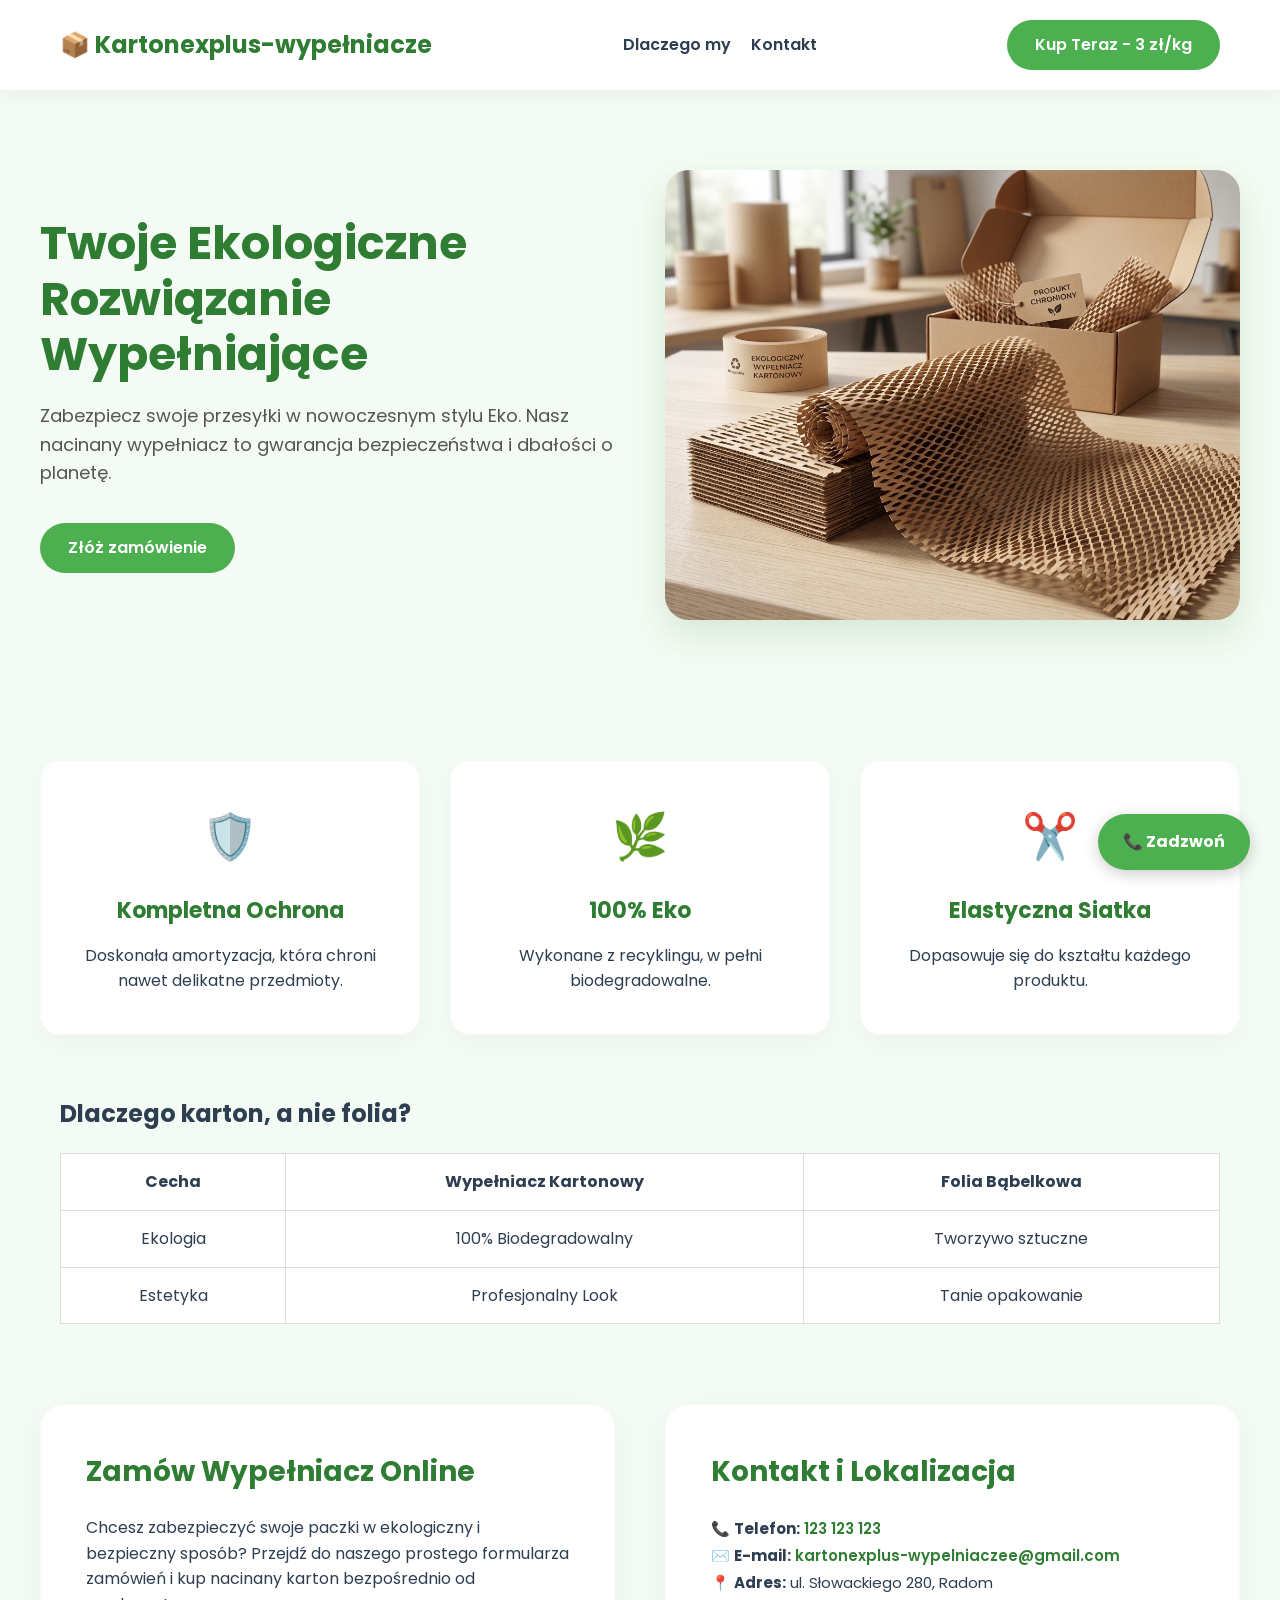
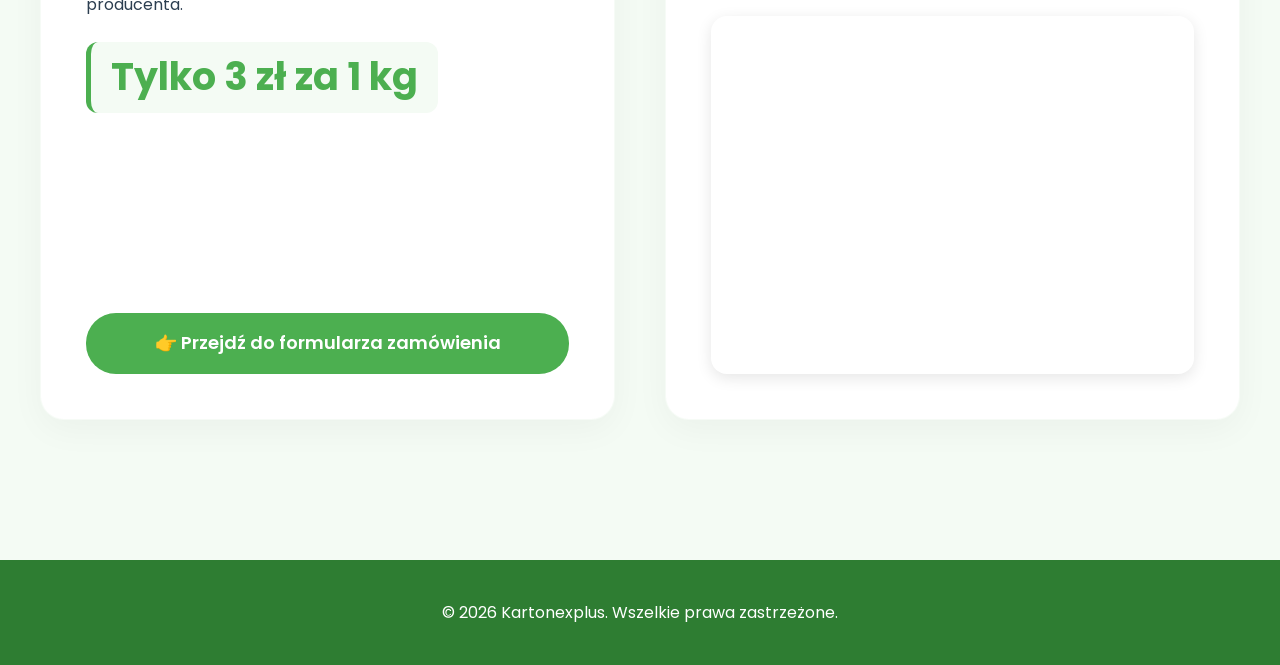
==== index.html @ a5086da2 "Add files via upload" ====
<!DOCTYPE html>
<html lang="pl">
<head>
    <meta charset="UTF-8">
    <meta name="viewport" content="width=device-width, initial-scale=1.0">
    <title>Kartonexplus - Ekologiczne Wypełniacze do Pudełek</title>
    <link href="https://fonts.googleapis.com/css2?family=Poppins:wght@300;400;600;700&display=swap" rel="stylesheet">
    <link rel="stylesheet" href="style.css">
</head>
<body>

    <header>
        <div class="container nav-content">
            <a href="#" class="logo">📦 Kartonexplus-wypełniacze</a>
            <nav>
                <ul class="nav-links">
                    <li><a href="#dlaczego-my">Dlaczego my</a></li>
                    <li><a href="#kontakt">Kontakt</a></li>
                </ul>
            </nav>
            <a href="zamowienie.html" class="btn">Kup Teraz - 3 zł/kg</a>
        </div>
    </header>

    <section class="container hero animated">
        <div class="hero-text">
            <h1>Twoje Ekologiczne Rozwiązanie Wypełniające</h1>
            <p>Zabezpiecz swoje przesyłki w nowoczesnym stylu Eko. Nasz nacinany wypełniacz to gwarancja bezpieczeństwa i dbałości o planetę.</p>
            <a href="zamowienie.html" class="btn">Złóż zamówienie</a>
        </div>
        <div class="hero-image">
            <img src="baner.png" alt="Ekologiczny wypełniacz kartonowy" onerror="this.src='https://images.unsplash.com/photo-1595079676339-1534801ad6cf?q=80&w=1200'">
        </div>
    </section>

    <section id="dlaczego-my" class="container features">
        <div class="feature-card animated">
            <div class="feature-icon">🛡️</div>
            <h3>Kompletna Ochrona</h3>
            <p>Doskonała amortyzacja, która chroni nawet delikatne przedmioty.</p>
        </div>
        <div class="feature-card animated">
            <div class="feature-icon">🌿</div>
            <h3>100% Eko</h3>
            <p>Wykonane z recyklingu, w pełni biodegradowalne.</p>
        </div>
        <div class="feature-card animated">
            <div class="feature-icon">✂️</div>
            <h3>Elastyczna Siatka</h3>
            <p>Dopasowuje się do kształtu każdego produktu.</p>
        </div>
    </section>

    <section class="container comparison">
        <h2>Dlaczego karton, a nie folia?</h2>
        <table>
            <tr><th>Cecha</th><th>Wypełniacz Kartonowy</th><th>Folia Bąbelkowa</th></tr>
            <tr><td>Ekologia</td><td>100% Biodegradowalny</td><td>Tworzywo sztuczne</td></tr>
            <tr><td>Estetyka</td><td>Profesjonalny Look</td><td>Tanie opakowanie</td></tr>
        </table>
    </section>

    <section id="kontakt" class="container offer-contact-section">
        <div class="box animated" style="display: flex; flex-direction: column; justify-content: space-between; align-items: flex-start;">
            <div>
                <h2>Zamów Wypełniacz Online</h2>
                <p style="margin-bottom: 15px;">Chcesz zabezpieczyć swoje paczki w ekologiczny i bezpieczny sposób? Przejdź do naszego prostego formularza zamówień i kup nacinany karton bezpośrednio od producenta.</p>
                <div class="price-tag" style="margin-top: 10px; margin-bottom: 25px;">Tylko 3 zł za 1 kg</div>
            </div>
            <a href="zamowienie.html" class="btn" style="width: 100%; padding: 16px; font-size: 18px; text-align: center; box-sizing: border-box;">👉 Przejdź do formularza zamówienia</a>
        </div>

        <div class="box animated">
            <h2>Kontakt i Lokalizacja</h2>
            <div style="margin-bottom: 20px; font-size: 15px; line-height: 1.8;">
                <p>📞 <strong>Telefon:</strong> <a href="tel:123123123" style="color: var(--dark-green); font-weight: 600; text-decoration: none;">123 123 123</a></p>
                <p>✉️ <strong>E-mail:</strong> <a href="mailto:kartonexplus-wypelniaczee@gmail.com" style="color: var(--dark-green); font-weight: 600; text-decoration: none;">kartonexplus-wypelniaczee@gmail.com</a></p>
                <p>📍 <strong>Adres:</strong> ul. Słowackiego 280, Radom</p>
            </div>
            <div class="map-container" style="border-radius: 16px; overflow: hidden; box-shadow: 0 4px 15px rgba(0,0,0,0.1);">
                <iframe 
                    src="https://www.google.com/maps/embed?pb=!1m18!1m12!1m3!1d2459.7891361138766!2d21.14497677688463!3d51.39174092062534!2m3!1f0!2f0!3f0!3m2!1i1024!2i768!4f13.1!3m3!1m2!1s0x47186178e698308f%3A0x6a29d667c29378c2!2sS%C5%82owackiego+280%2C+26-600+Radom!5e0!3m2!1spl!2spl!4v1719345000000!5m2!1spl!2spl" 
                    width="100%" 
                    height="350" 
                    style="border:0;" 
                    allowfullscreen="" 
                    loading="lazy" 
                    referrerpolicy="no-referrer-when-downgrade">
                </iframe>
            </div>
        </div>
    </section>

    <a href="tel:123123123" class="float-btn">📞 Zadzwoń</a>

    <footer>
        <div class="container">
            <p>© 2026 Kartonexplus. Wszelkie prawa zastrzeżone.</p>
        </div>
    </footer>
</body>
</html>
---- style.css ----
/* Definicja kolorów zielono-białych jako zmienne systemowe */
:root {
    --primary-green: #4CAF50;    /* Jasny, żywy zielony do akcentów i przycisków */
    --dark-green: #2E7D32;       /* Ciemny zielony do nagłówków i stopki */
    --light-green: #F4FBF4;      /* Bardzo delikatne, czyste, zielonkawo-białe tło strony */
    --text-dark: #2C3E50;        /* Elegancki ciemny kolor tekstu */
    --white: #ffffff;            /* Czysta biel kart i menu */
}

/* Reset marginesów i podstawowe ustawienia pudełkowe */
* {
    margin: 0;
    padding: 0;
    box-sizing: border-box;
    font-family: 'Poppins', sans-serif;
}

body {
    background-color: var(--light-green);
    color: var(--text-dark);
    line-height: 1.6;
}

/* Kontener wyrównujący zawartość do środka ekranu */
.container {
    max-width: 1200px;
    margin: 0 auto;
    padding: 0 20px;
}

/* Główne style animacji wejścia (Płynne wyłanianie z dołu) */
@keyframes fadeIn {
    from { 
        opacity: 0; 
        transform: translateY(30px); 
    }
    to { 
        opacity: 1; 
        transform: translateY(0); 
    }
}

.animated {
    opacity: 0;
    animation: fadeIn 1.2s cubic-bezier(0.16, 1, 0.3, 1) forwards;
}

/* Nagłówek strony (Menu) */
header {
    background-color: var(--white);
    padding: 20px 0;
    box-shadow: 0 4px 20px rgba(0, 0, 0, 0.05);
    position: sticky;
    top: 0;
    z-index: 100;
}

.nav-content {
    display: flex;
    justify-content: space-between;
    align-items: center;
}

.logo {
    font-size: 24px;
    font-weight: 700;
    color: var(--dark-green);
    text-decoration: none;
}

/* Profesjonalne przyciski z animacją powiększenia i cieniem */
.btn {
    background-color: var(--primary-green);
    color: var(--white);
    padding: 12px 28px;
    border: none;
    border-radius: 30px;
    font-weight: 600;
    cursor: pointer;
    text-decoration: none;
    transition: all 0.3s ease;
    display: inline-block;
    text-align: center;
}

.btn:hover {
    background-color: var(--dark-green);
    transform: translateY(-3px) scale(1.03);
    box-shadow: 0 6px 20px rgba(76, 175, 80, 0.4);
}

/* Sekcja Główna - Układ dwukolumnowy (Tekst + Duże Zdjęcie) */
.hero {
    display: flex;
    align-items: center;
    justify-content: space-between;
    padding: 80px 0;
    gap: 50px;
}

.hero-text {
    flex: 1;
}

.hero-text h1 {
    font-size: 46px;
    color: var(--dark-green);
    margin-bottom: 20px;
    line-height: 1.2;
    font-weight: 700;
}

.hero-text p {
    font-size: 18px;
    margin-bottom: 35px;
    color: #555;
}

.hero-image {
    flex: 1;
    border-radius: 24px;
    overflow: hidden;
    box-shadow: 0 15px 35px rgba(46, 125, 50, 0.15);
}

.hero-image img {
    width: 100%;
    height: 450px;
    object-fit: cover;
    display: block;
    transition: transform 0.6s ease;
}

.hero-image:hover img {
    transform: scale(1.05);
}

/* Sekcja Trzech Kart Zalet (Cechy produktu) */
.features {
    display: grid;
    grid-template-columns: repeat(auto-fit, minmax(300px, 1fr));
    gap: 30px;
    padding: 60px 0;
}

.feature-card {
    background: var(--white);
    padding: 40px 30px;
    border-radius: 20px;
    box-shadow: 0 8px 25px rgba(0,0,0,0.03);
    text-align: center;
    transition: all 0.3s ease;
    border: 1px solid rgba(76, 175, 80, 0.05);
}

.feature-card:hover {
    transform: translateY(-10px);
    box-shadow: 0 15px 35px rgba(46, 125, 50, 0.1);
    border-color: var(--primary-green);
}

.feature-icon {
    font-size: 45px;
    margin-bottom: 20px;
}

.feature-card h3 {
    color: var(--dark-green);
    margin-bottom: 15px;
    font-size: 22px;
}

/* Stylizacja Sekcji Galerii Produktów */
.gallery {
    padding: 60px 0;
}

.gallery h2 {
    text-align: center;
    color: var(--dark-green);
    font-size: 32px;
    margin-bottom: 10px;
}

.gallery-grid {
    display: grid;
    grid-template-columns: repeat(2, 1fr);
    gap: 20px;
    margin-top: 30px;
}

@media (min-width: 768px) {
    .gallery-grid {
        grid-template-columns: repeat(4, 1fr);
    }
}

.gallery-item {
    border-radius: 16px;
    overflow: hidden;
    box-shadow: 0 8px 20px rgba(0,0,0,0.06);
    height: 220px;
    transition: all 0.3s ease;
}

.gallery-item img {
    width: 100%;
    height: 100%;
    object-fit: cover;
    display: block;
    transition: transform 0.4s ease;
}

.gallery-item:hover {
    transform: translateY(-5px);
    box-shadow: 0 12px 25px rgba(46, 125, 50, 0.15);
}

.gallery-item:hover img {
    transform: scale(1.08);
}

/* Sekcja Formularza i Kontaktu (Grid 50/50) */
.offer-contact-section {
    display: grid;
    grid-template-columns: 1fr 1fr;
    gap: 50px;
    padding: 80px 0;
}

.box {
    background: var(--white);
    padding: 45px;
    border-radius: 24px;
    box-shadow: 0 10px 35px rgba(0,0,0,0.04);
    border: 1px solid rgba(76, 175, 80, 0.05);
}

.box h2 {
    color: var(--dark-green);
    font-size: 28px;
    margin-bottom: 20px;
}

.price-tag {
    font-size: 38px;
    font-weight: 700;
    color: var(--primary-green);
    margin: 20px 0;
    background: var(--light-green);
    display: inline-block;
    padding: 5px 20px;
    border-radius: 12px;
    border-left: 5px solid var(--primary-green);
}

/* Pola tekstowe formularza */
form {
    display: flex;
    flex-direction: column;
    gap: 15px;
    margin-top: 25px;
}

input, textarea {
    width: 100%;
    padding: 14px;
    border: 1px solid #E2E8F0;
    border-radius: 10px;
    font-family: inherit;
    font-size: 15px;
    background-color: #FAFAFA;
    transition: all 0.3s ease;
}

input:focus, textarea:focus {
    outline: none;
    border-color: var(--primary-green);
    background-color: var(--white);
    box-shadow: 0 0 0 3px rgba(76, 175, 80, 0.15);
}

/* Detale kontaktowe i wizualna sekcja adresu */
.contact-details p {
    margin-bottom: 20px;
    font-size: 18px;
    color: var(--text-dark);
}

.map-placeholder {
    margin-top: 35px;
    border-radius: 16px;
    padding: 25px;
    background-color: var(--light-green);
    border: 1px dashed var(--primary-green);
    display: flex;
    align-items: center;
    gap: 20px;
}

.map-icon {
    font-size: 35px;
}

/* Stopka strony */
footer {
    background-color: var(--dark-green);
    color: var(--white);
    text-align: center;
    padding: 40px 0;
    margin-top: 60px;
}

/* Pelna RWD - świetny wygląd na telefonach komórkowych */
@media (max-width: 992px) {
    .hero {
        flex-direction: column;
        padding: 40px 0;
        text-align: center;
    }
    .hero-image img {
        height: 300px;
    }
    .offer-contact-section {
        grid-template-columns: 1fr;
        gap: 30px;
    }
    .hero-text h1 {
        font-size: 36px;
    }
}
/* Nawigacja */
.nav-links { display: flex; list-style: none; gap: 20px; }
.nav-links a { text-decoration: none; color: var(--text-dark); font-weight: 600; }

/* Sekcje dodatkowe */
.steps-grid { display: flex; justify-content: space-around; padding: 40px 0; }
.step { text-align: center; }
.step span { display: block; font-size: 30px; color: var(--primary-green); font-weight: 700; }

table { width: 100%; border-collapse: collapse; margin-top: 20px; background: white; }
table, th, td { border: 1px solid #ddd; padding: 15px; text-align: center; }

/* Mapa */
.map-container { margin-top: 20px; border-radius: 16px; overflow: hidden; }

/* Przycisk pływający */
.float-btn {
    position: fixed; bottom: 30px; right: 30px;
    background: var(--primary-green); color: white;
    padding: 15px 25px; border-radius: 50px;
    text-decoration: none; font-weight: bold;
    box-shadow: 0 4px 15px rgba(0,0,0,0.2); z-index: 999;
}
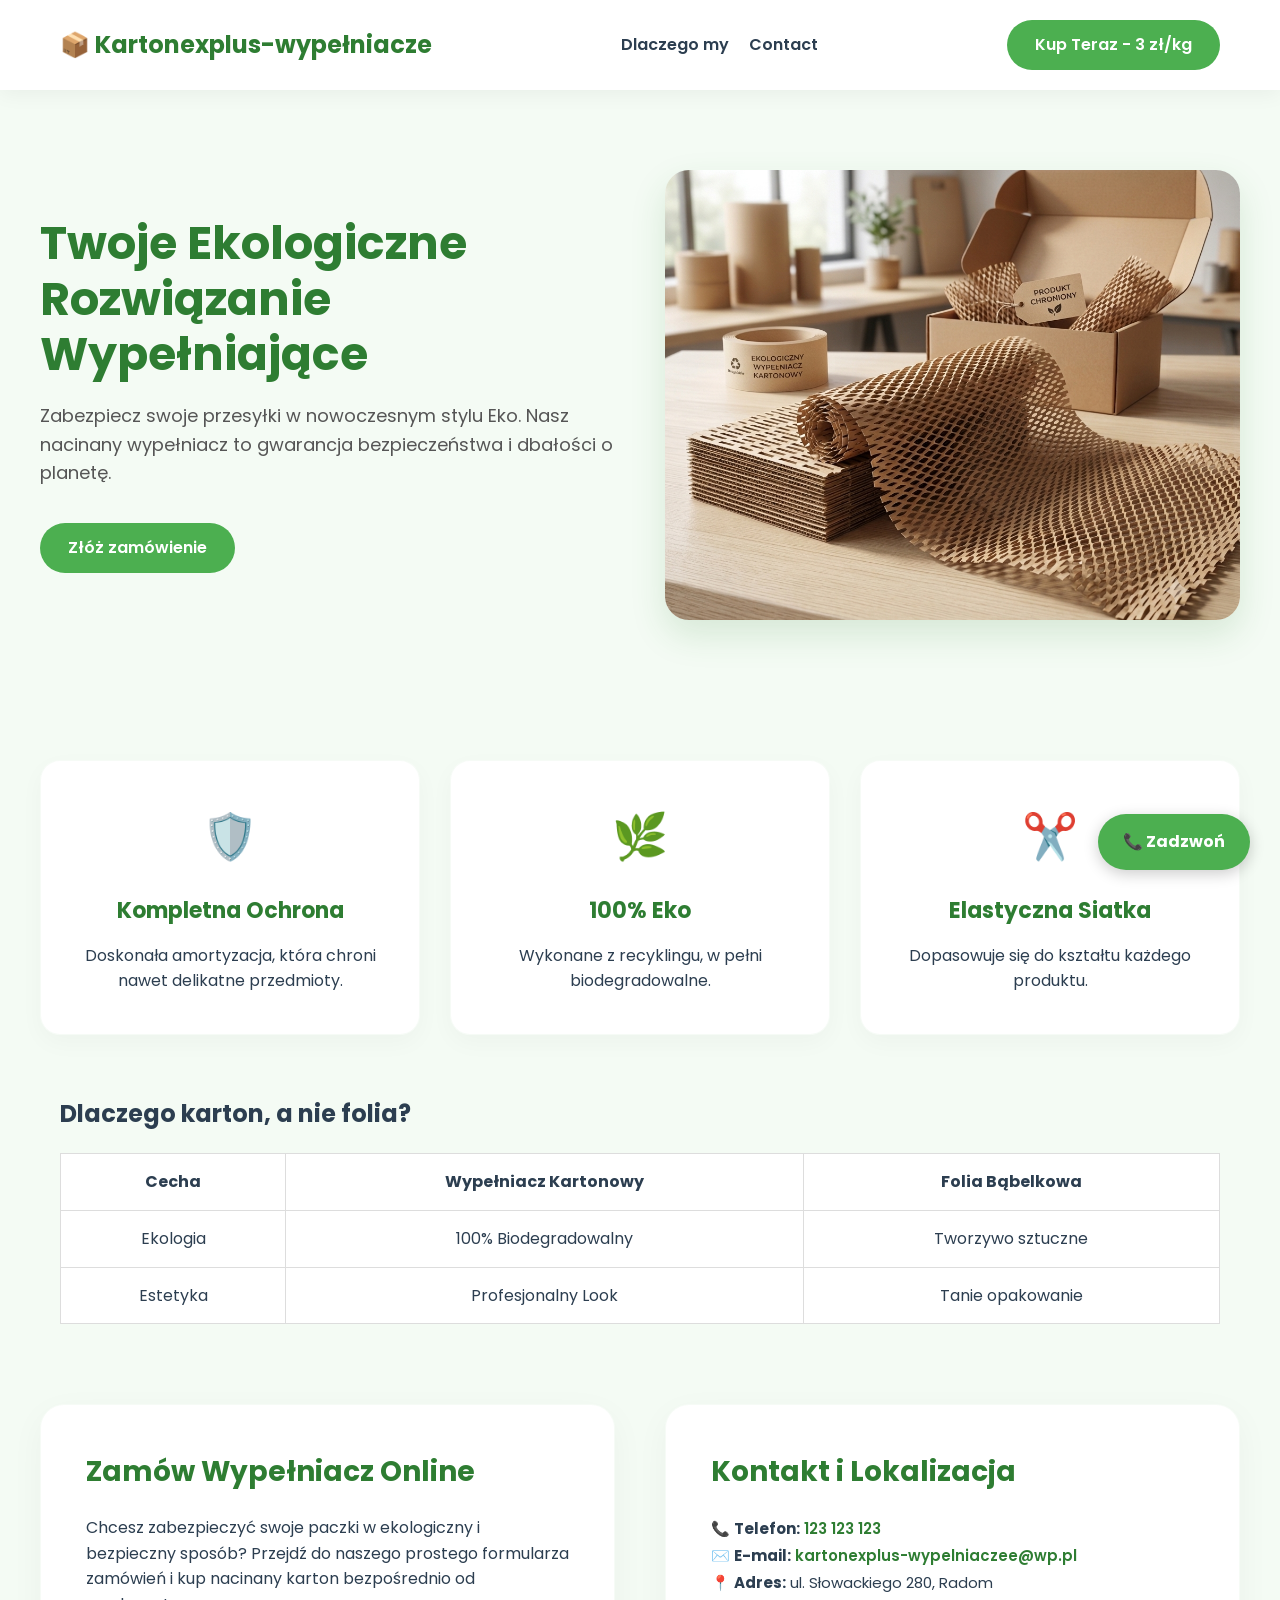
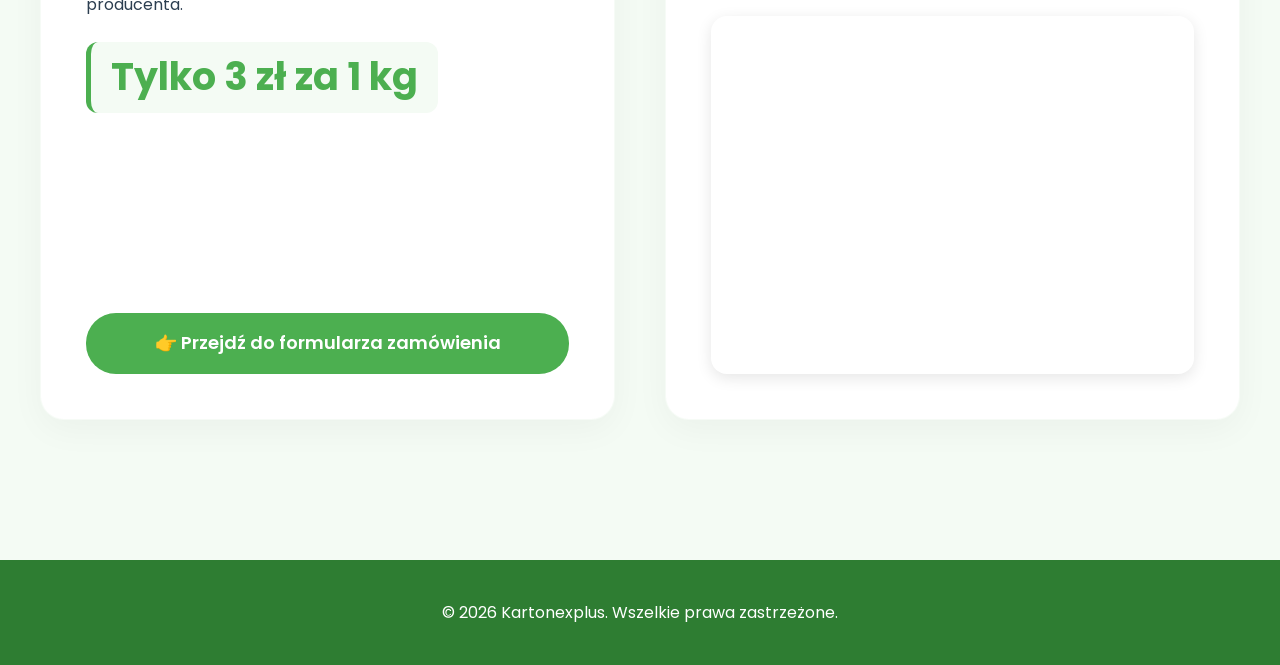
==== commit aa1cf718: "index.html" ====
--- a/index.html
+++ b/index.html
@@ -15,9 +15,10 @@
             <nav>
                 <ul class="nav-links">
                     <li><a href="#dlaczego-my">Dlaczego my</a></li>
-                    <li><a href="#kontakt">Kontakt</a></li>
+                    <li><a href="#kontakt">Contact</a></li>
                 </ul>
             </nav>
+            <!-- Link poprawiony na małe litery -->
             <a href="zamowienie.html" class="btn">Kup Teraz - 3 zł/kg</a>
         </div>
     </header>
@@ -26,6 +27,7 @@
         <div class="hero-text">
             <h1>Twoje Ekologiczne Rozwiązanie Wypełniające</h1>
             <p>Zabezpiecz swoje przesyłki w nowoczesnym stylu Eko. Nasz nacinany wypełniacz to gwarancja bezpieczeństwa i dbałości o planetę.</p>
+            <!-- Link poprawiony na małe litery -->
             <a href="zamowienie.html" class="btn">Złóż zamówienie</a>
         </div>
         <div class="hero-image">
@@ -67,6 +69,7 @@
                 <p style="margin-bottom: 15px;">Chcesz zabezpieczyć swoje paczki w ekologiczny i bezpieczny sposób? Przejdź do naszego prostego formularza zamówień i kup nacinany karton bezpośrednio od producenta.</p>
                 <div class="price-tag" style="margin-top: 10px; margin-bottom: 25px;">Tylko 3 zł za 1 kg</div>
             </div>
+            <!-- Link poprawiony na małe litery -->
             <a href="zamowienie.html" class="btn" style="width: 100%; padding: 16px; font-size: 18px; text-align: center; box-sizing: border-box;">👉 Przejdź do formularza zamówienia</a>
         </div>
 
@@ -74,7 +77,8 @@
             <h2>Kontakt i Lokalizacja</h2>
             <div style="margin-bottom: 20px; font-size: 15px; line-height: 1.8;">
                 <p>📞 <strong>Telefon:</strong> <a href="tel:123123123" style="color: var(--dark-green); font-weight: 600; text-decoration: none;">123 123 123</a></p>
-                <p>✉️ <strong>E-mail:</strong> <a href="mailto:kartonexplus-wypelniaczee@gmail.com" style="color: var(--dark-green); font-weight: 600; text-decoration: none;">kartonexplus-wypelniaczee@gmail.com</a></p>
+                <!-- Zaktualizowano e-mail na wp.pl dla spójności -->
+                <p>✉️ <strong>E-mail:</strong> <a href="mailto:kartonexplus-wypelniaczee@wp.pl" style="color: var(--dark-green); font-weight: 600; text-decoration: none;">kartonexplus-wypelniaczee@wp.pl</a></p>
                 <p>📍 <strong>Adres:</strong> ul. Słowackiego 280, Radom</p>
             </div>
             <div class="map-container" style="border-radius: 16px; overflow: hidden; box-shadow: 0 4px 15px rgba(0,0,0,0.1);">
@@ -99,4 +103,4 @@
         </div>
     </footer>
 </body>
-</html>+</html>
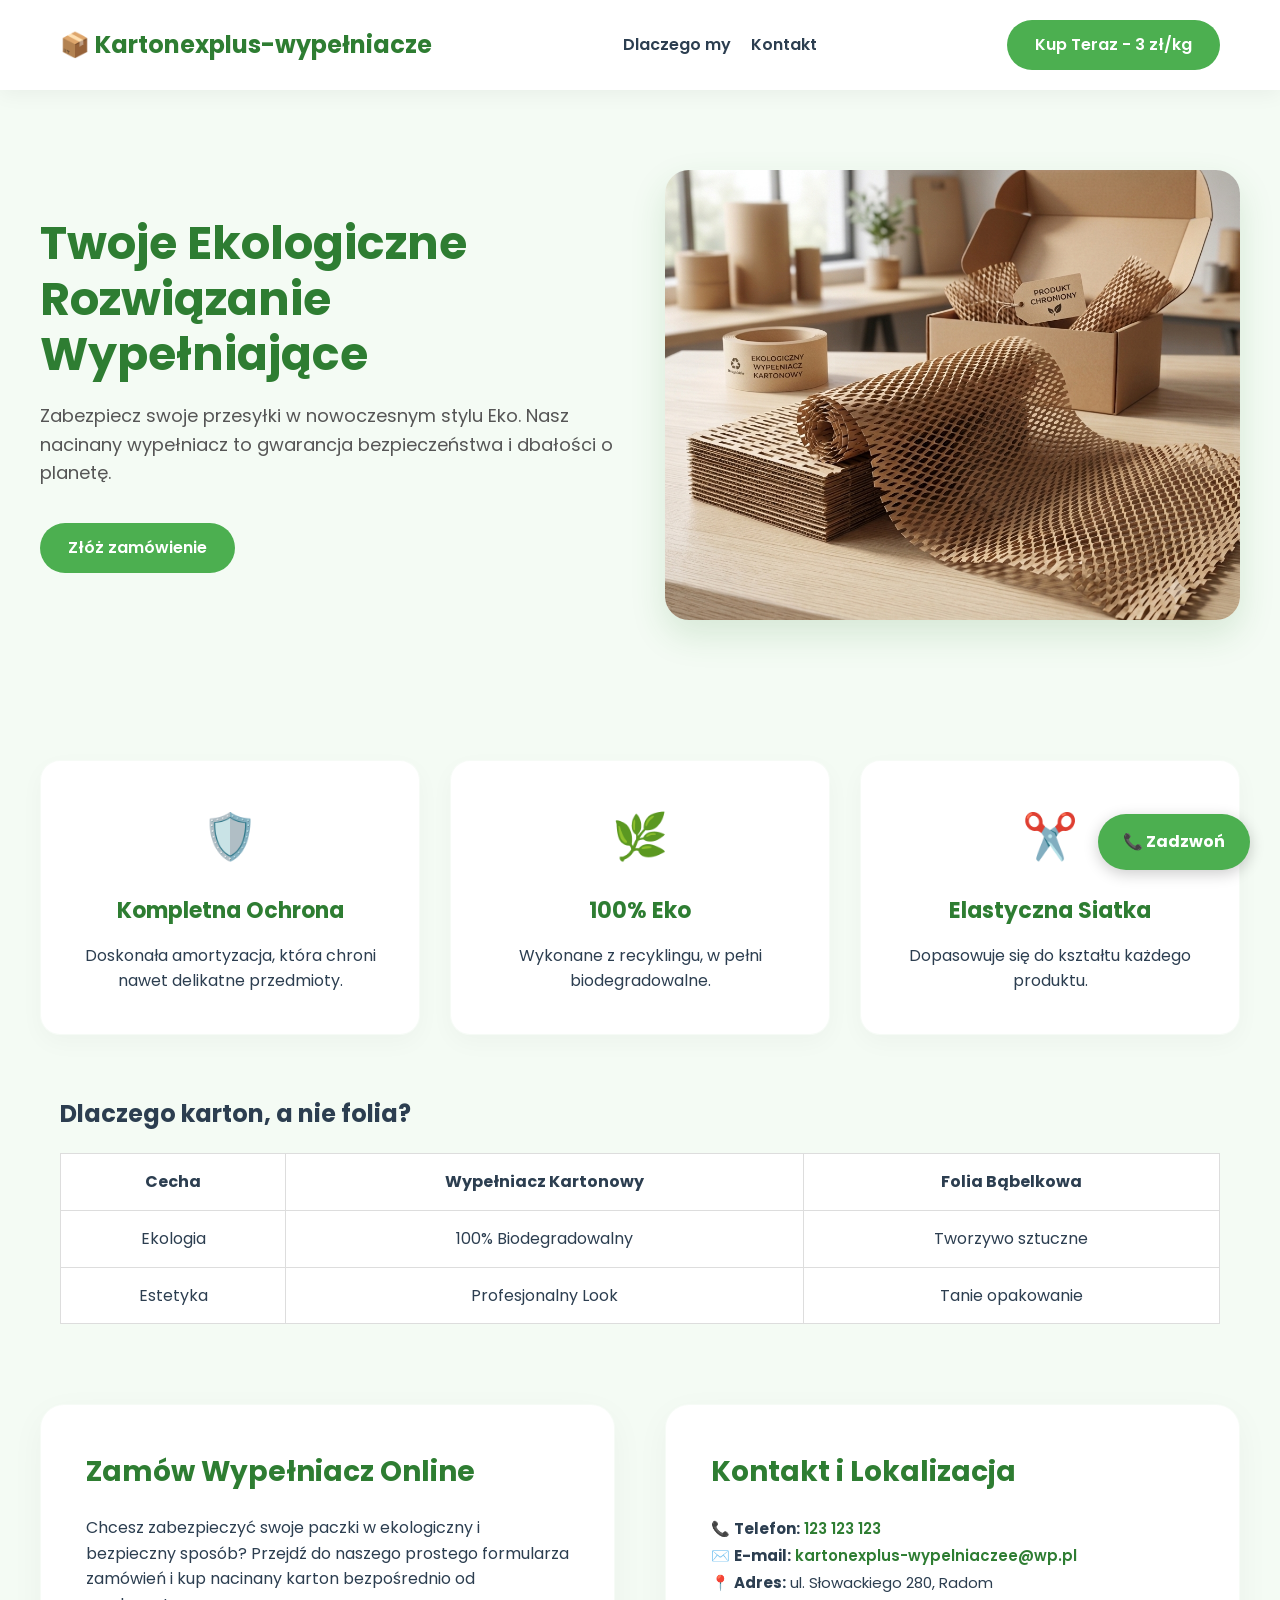
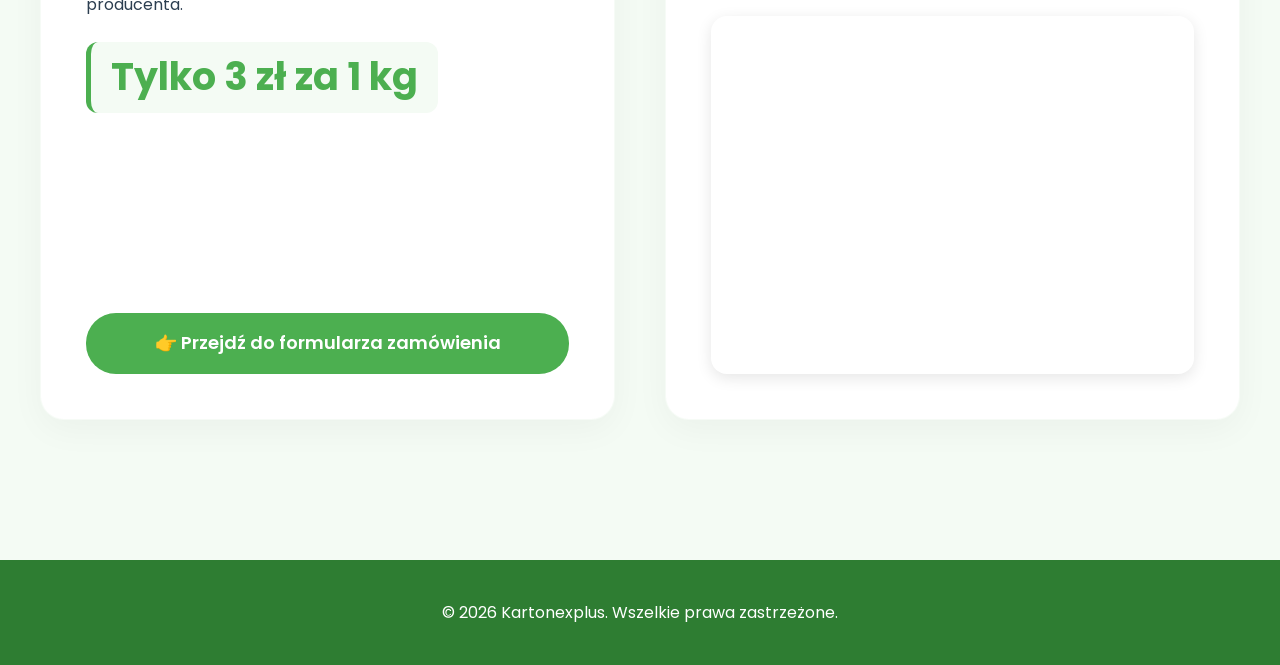
==== commit 1a1d3455: "index.html" ====
--- a/index.html
+++ b/index.html
@@ -9,16 +9,15 @@
 </head>
 <body>
 
-    <header>
+<header>
         <div class="container nav-content">
             <a href="#" class="logo">📦 Kartonexplus-wypełniacze</a>
             <nav>
                 <ul class="nav-links">
-                    <li><a href="#dlaczego-my">Dlaczego my</a></li>
-                    <li><a href="#kontakt">Contact</a></li>
+                    <li><a href="#dlaczego-my" class="btn-menu">Dlaczego my</a></li>
+                    <li><a href="#kontakt" class="btn-menu">Kontakt</a></li>
                 </ul>
             </nav>
-            <!-- Link poprawiony na małe litery -->
             <a href="zamowienie.html" class="btn">Kup Teraz - 3 zł/kg</a>
         </div>
     </header>
--- a/style.css
+++ b/style.css
@@ -311,30 +311,12 @@
     margin-top: 60px;
 }
 
-/* Pelna RWD - świetny wygląd na telefonach komórkowych */
-@media (max-width: 992px) {
-    .hero {
-        flex-direction: column;
-        padding: 40px 0;
-        text-align: center;
-    }
-    .hero-image img {
-        height: 300px;
-    }
-    .offer-contact-section {
-        grid-template-columns: 1fr;
-        gap: 30px;
-    }
-    .hero-text h1 {
-        font-size: 36px;
-    }
-}
 /* Nawigacja */
 .nav-links { display: flex; list-style: none; gap: 20px; }
 .nav-links a { text-decoration: none; color: var(--text-dark); font-weight: 600; }
 
 /* Sekcje dodatkowe */
-.steps-grid { display: flex; justify-content: space-around; padding: 40px 0; }
+.steps-grid { display: flex; justify-content: space-around; padding: 40px 0; gap: 20px; }
 .step { text-align: center; }
 .step span { display: block; font-size: 30px; color: var(--primary-green); font-weight: 700; }
 
@@ -352,3 +334,111 @@
     text-decoration: none; font-weight: bold;
     box-shadow: 0 4px 15px rgba(0,0,0,0.2); z-index: 999;
 }
+
+/* ==========================================================================
+   NOWA SEKCOJA: PEŁNA RESPONSYWNOŚĆ (EKRANY MOBILNE DO 768px I SMARTFONY)
+   ========================================================================== */
+@media (max-width: 768px) {
+    /* Menu / Nawigacja układa się w pionie bez ucinania przycisku */
+    .nav-content {
+        flex-direction: column;
+        gap: 15px;
+        text-align: center;
+    }
+    
+    .nav-links {
+        justify-content: center;
+        flex-wrap: wrap;
+        gap: 15px;
+    }
+
+    /* Dopasowanie nagłówka Hero na smartfony */
+    .hero {
+        flex-direction: column;
+        padding: 40px 0;
+        text-align: center;
+        gap: 30px;
+    }
+
+    .hero-text h1 {
+        font-size: 30px;
+    }
+
+    .hero-text p {
+        font-size: 16px;
+        margin-bottom: 25px;
+    }
+
+    .hero-image img {
+        height: 260px;
+    }
+
+    /* Trzy kroki (steps-grid) układają się pionowo na telefonie */
+    .steps-grid {
+        flex-direction: column;
+        gap: 25px;
+    }
+
+    /* Zabezpieczenie tabeli przed rozciąganiem ekranu (dodaje boczny suwak) */
+    .comparison {
+        overflow-x: auto;
+        display: block;
+    }
+
+    table {
+        display: block;
+        overflow-x: auto;
+        white-space: nowrap;
+    }
+
+    th, td {
+        padding: 10px;
+        font-size: 14px;
+    }
+
+    /* Sekcja kontaktu, mapy i formularza boks pod boksem */
+    .offer-contact-section {
+        grid-template-columns: 1fr;
+        gap: 30px;
+        padding: 40px 0;
+    }
+
+    .box {
+        padding: 25px 20px;
+    }
+
+    .box h2 {
+        font-size: 22px;
+    }
+
+    .price-tag {
+        font-size: 28px;
+    }
+
+    /* Mniejszy, wygodniejszy przycisk pływający na komórki */
+    .float-btn {
+        padding: 12px 20px;
+        font-size: 14px;
+        bottom: 20px;
+        right: 20px;
+    }
+}
+
+/* Dodatkowa optymalizacja dla średnich tabletów (do 992px) */
+@media (max-width: 992px) and (min-width: 769px) {
+    .hero {
+        flex-direction: column;
+        padding: 40px 0;
+        text-align: center;
+    }
+    .hero-image img {
+        height: 350px;
+    }
+    .offer-contact-section {
+        grid-template-columns: 1fr;
+        gap: 30px;
+    }
+    .hero-text h1 {
+        font-size: 38px;
+    }
+}
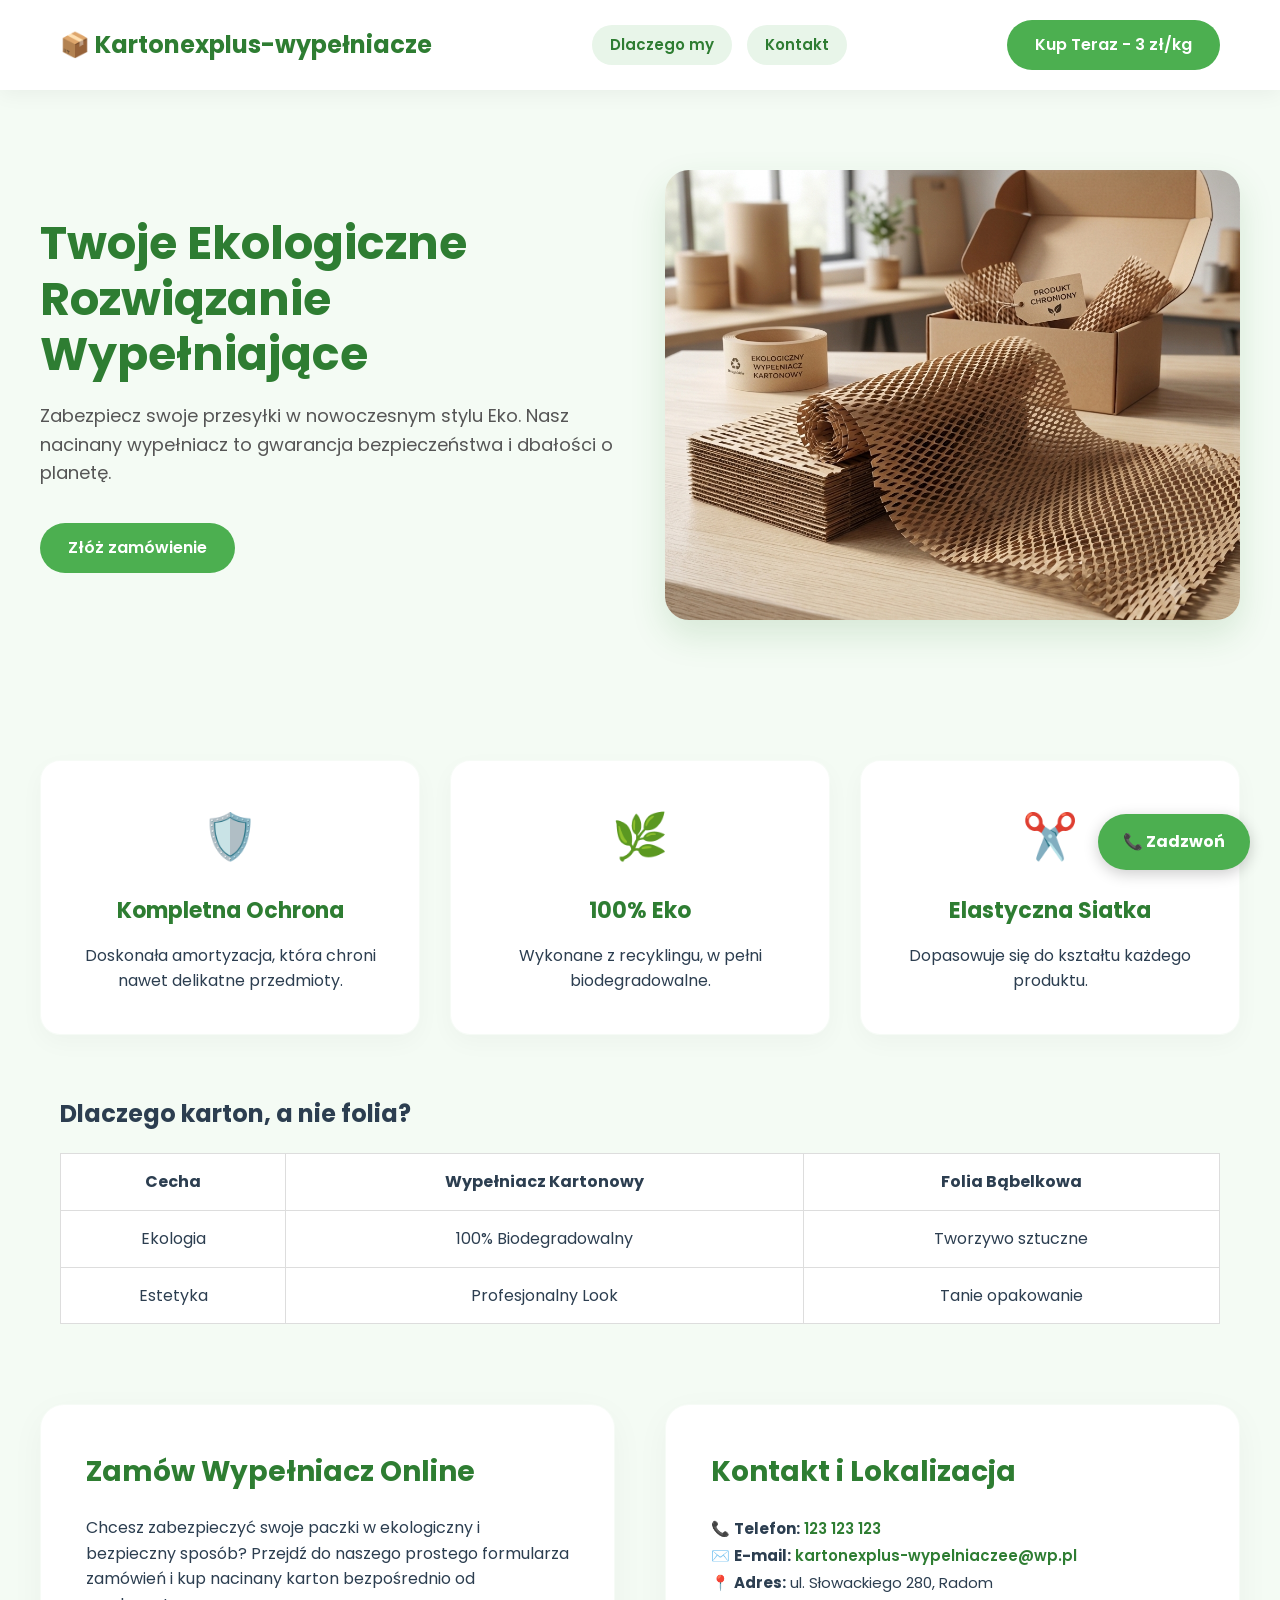
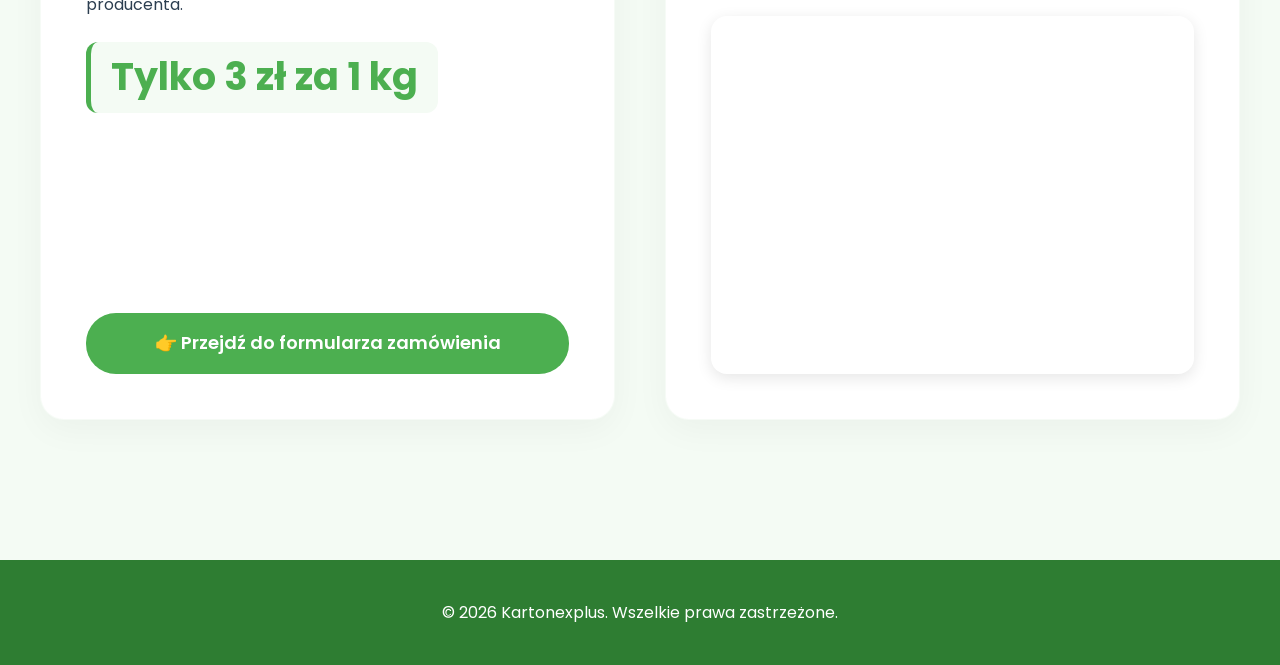
==== commit d262d358: "index.html" ====
--- a/index.html
+++ b/index.html
@@ -26,7 +26,7 @@
         <div class="hero-text">
             <h1>Twoje Ekologiczne Rozwiązanie Wypełniające</h1>
             <p>Zabezpiecz swoje przesyłki w nowoczesnym stylu Eko. Nasz nacinany wypełniacz to gwarancja bezpieczeństwa i dbałości o planetę.</p>
-            <!-- Link poprawiony na małe litery -->
+
             <a href="zamowienie.html" class="btn">Złóż zamówienie</a>
         </div>
         <div class="hero-image">
--- a/style.css
+++ b/style.css
@@ -7,7 +7,7 @@
     --white: #ffffff;            /* Czysta biel kart i menu */
 }
 
-/* Reset marginesów i podstawowe ustawienia pudełkowe */
+
 * {
     margin: 0;
     padding: 0;
@@ -66,6 +66,31 @@
     font-weight: 700;
     color: var(--dark-green);
     text-decoration: none;
+    white-space: nowrap; /* Blokuje łamanie tekstu logo do nowej linii */
+}
+
+/* Styl dla nowych przycisków w menu: Dlaczego my i Kontakt */
+.nav-links { 
+    display: flex; 
+    list-style: none; 
+    gap: 15px; 
+}
+
+.btn-menu {
+    display: inline-block;
+    background-color: #e8f5e9; /* Bardzo jasne zielone tło pod przyciski menu */
+    color: var(--dark-green) !important;
+    padding: 8px 18px;
+    border-radius: 20px;
+    text-decoration: none;
+    font-weight: 600;
+    font-size: 15px;
+    transition: all 0.3s ease;
+}
+
+.btn-menu:hover {
+    background-color: var(--primary-green);
+    color: var(--white) !important;
 }
 
 /* Profesjonalne przyciski z animacją powiększenia i cieniem */
@@ -311,10 +336,6 @@
     margin-top: 60px;
 }
 
-/* Nawigacja */
-.nav-links { display: flex; list-style: none; gap: 20px; }
-.nav-links a { text-decoration: none; color: var(--text-dark); font-weight: 600; }
-
 /* Sekcje dodatkowe */
 .steps-grid { display: flex; justify-content: space-around; padding: 40px 0; gap: 20px; }
 .step { text-align: center; }
@@ -336,23 +357,33 @@
 }
 
 /* ==========================================================================
-   NOWA SEKCOJA: PEŁNA RESPONSYWNOŚĆ (EKRANY MOBILNE DO 768px I SMARTFONY)
+   WERSJA RESPONSYWNA (STYLE DLA SMARTFONÓW)
    ========================================================================== */
 @media (max-width: 768px) {
-    /* Menu / Nawigacja układa się w pionie bez ucinania przycisku */
+    /* Menu układa się w ładny pionowy stos */
     .nav-content {
         flex-direction: column;
         gap: 15px;
         text-align: center;
+        padding: 10px 0;
+    }
+    
+    .logo {
+        font-size: 19px; /* Zmniejszenie fontu na komórkach, aby zmieścił się w 1 linii */
     }
     
     .nav-links {
         justify-content: center;
         flex-wrap: wrap;
-        gap: 15px;
-    }
-
-    /* Dopasowanie nagłówka Hero na smartfony */
+        gap: 10px;
+    }
+
+    .btn-menu {
+        font-size: 13px;
+        padding: 6px 14px;
+    }
+
+    /* Reszta sekcji mobilnych */
     .hero {
         flex-direction: column;
         padding: 40px 0;
@@ -373,16 +404,9 @@
         height: 260px;
     }
 
-    /* Trzy kroki (steps-grid) układają się pionowo na telefonie */
     .steps-grid {
         flex-direction: column;
         gap: 25px;
-    }
-
-    /* Zabezpieczenie tabeli przed rozciąganiem ekranu (dodaje boczny suwak) */
-    .comparison {
-        overflow-x: auto;
-        display: block;
     }
 
     table {
@@ -396,7 +420,6 @@
         font-size: 14px;
     }
 
-    /* Sekcja kontaktu, mapy i formularza boks pod boksem */
     .offer-contact-section {
         grid-template-columns: 1fr;
         gap: 30px;
@@ -415,7 +438,6 @@
         font-size: 28px;
     }
 
-    /* Mniejszy, wygodniejszy przycisk pływający na komórki */
     .float-btn {
         padding: 12px 20px;
         font-size: 14px;
@@ -424,7 +446,6 @@
     }
 }
 
-/* Dodatkowa optymalizacja dla średnich tabletów (do 992px) */
 @media (max-width: 992px) and (min-width: 769px) {
     .hero {
         flex-direction: column;
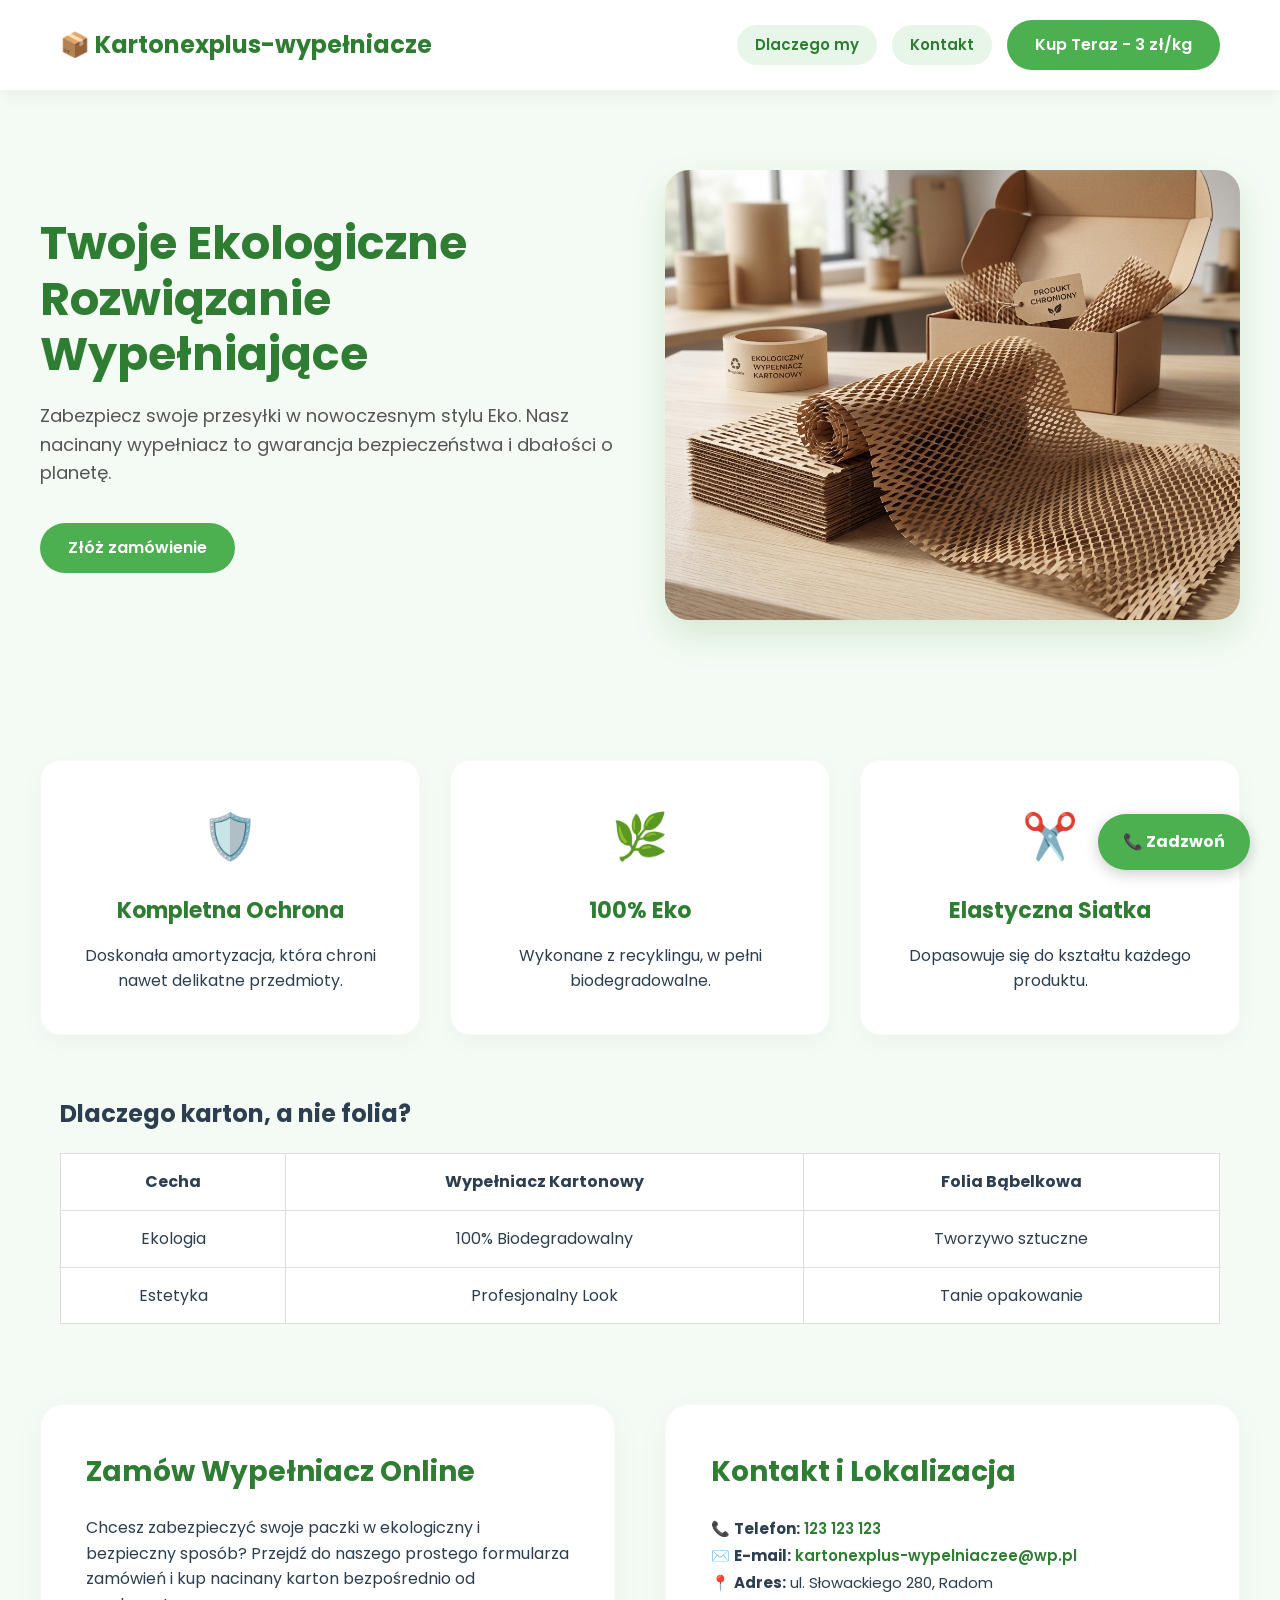
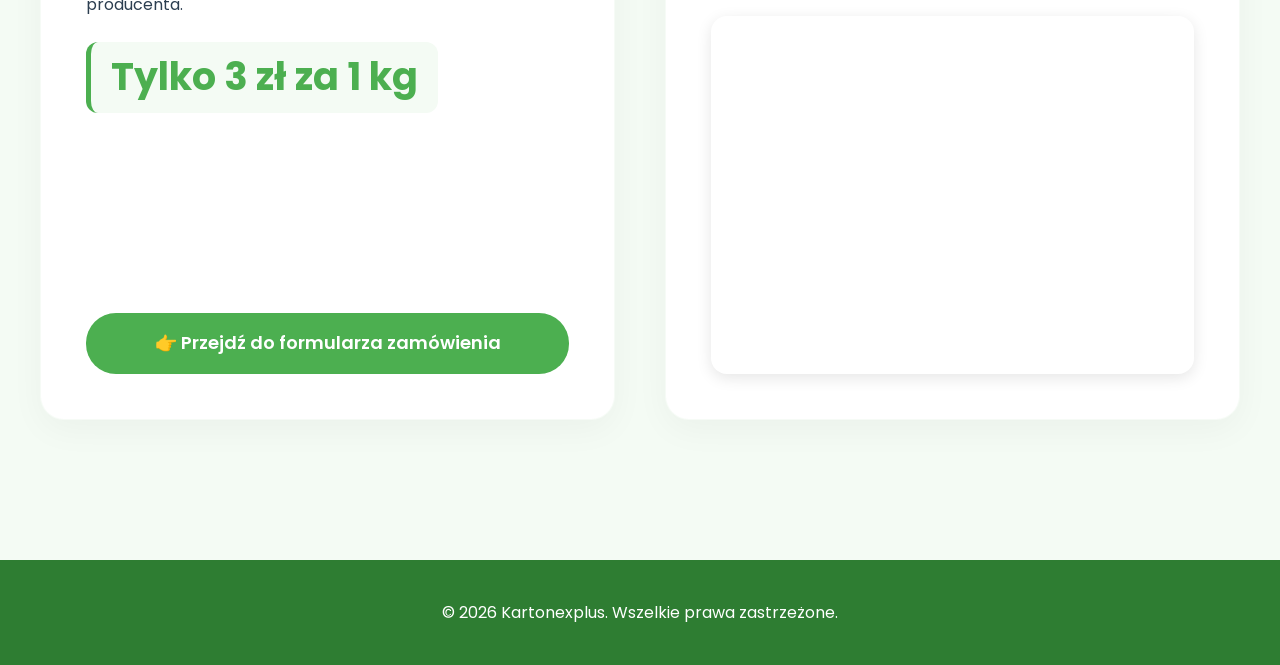
==== commit 3e5cb5ef: "index.html" ====
--- a/index.html
+++ b/index.html
@@ -10,17 +10,17 @@
 <body>
 
 <header>
-        <div class="container nav-content">
-            <a href="#" class="logo">📦 Kartonexplus-wypełniacze</a>
-            <nav>
-                <ul class="nav-links">
-                    <li><a href="#dlaczego-my" class="btn-menu">Dlaczego my</a></li>
-                    <li><a href="#kontakt" class="btn-menu">Kontakt</a></li>
-                </ul>
-            </nav>
-            <a href="zamowienie.html" class="btn">Kup Teraz - 3 zł/kg</a>
-        </div>
-    </header>
+    <div class="container nav-content">
+        <a href="#" class="logo">📦 Kartonexplus-wypełniacze</a>
+        <nav>
+            <ul class="nav-links">
+                <li><a href="#dlaczego-my" class="btn-menu">Dlaczego my</a></li>
+                <li><a href="#kontakt" class="btn-menu">Kontakt</a></li>
+                <li><a href="zamowienie.html" class="btn">Kup Teraz - 3 zł/kg</a></li>
+            </ul>
+        </nav>
+    </div>
+</header>
 
     <section class="container hero animated">
         <div class="hero-text">
--- a/style.css
+++ b/style.css
@@ -1,4 +1,6 @@
-/* Definicja kolorów zielono-białych jako zmienne systemowe */
+/* ==========================================================================
+   BAZOWE STYLE (DLA KOMPUTERÓW)
+   ========================================================================== */
 :root {
     --primary-green: #4CAF50;    /* Jasny, żywy zielony do akcentów i przycisków */
     --dark-green: #2E7D32;       /* Ciemny zielony do nagłówków i stopki */
@@ -7,7 +9,7 @@
     --white: #ffffff;            /* Czysta biel kart i menu */
 }
 
-
+/* Reset marginesów i podstawowe ustawienia pudełkowe */
 * {
     margin: 0;
     padding: 0;
@@ -45,7 +47,7 @@
     animation: fadeIn 1.2s cubic-bezier(0.16, 1, 0.3, 1) forwards;
 }
 
-/* Nagłówek strony (Menu) */
+/* Nagłówek strony (Menu) z płynnym efektem chowania */
 header {
     background-color: var(--white);
     padding: 20px 0;
@@ -53,6 +55,12 @@
     position: sticky;
     top: 0;
     z-index: 100;
+    transition: transform 0.4s cubic-bezier(0.16, 1, 0.3, 1); /* Płynne chowanie i wyłanianie */
+}
+
+/* Klasa dodawana przez skrypt na dole, która chowa całe menu do góry */
+header.nav-hidden {
+    transform: translateY(-100%);
 }
 
 .nav-content {
@@ -66,19 +74,20 @@
     font-weight: 700;
     color: var(--dark-green);
     text-decoration: none;
-    white-space: nowrap; /* Blokuje łamanie tekstu logo do nowej linii */
-}
-
-/* Styl dla nowych przycisków w menu: Dlaczego my i Kontakt */
+    white-space: nowrap;
+}
+
+/* Styl dla nowych przycisków v menu: Dlaczego my i Kontakt */
 .nav-links { 
     display: flex; 
     list-style: none; 
     gap: 15px; 
+    align-items: center;
 }
 
 .btn-menu {
     display: inline-block;
-    background-color: #e8f5e9; /* Bardzo jasne zielone tło pod przyciski menu */
+    background-color: #e8f5e9;
     color: var(--dark-green) !important;
     padding: 8px 18px;
     border-radius: 20px;
@@ -360,27 +369,41 @@
    WERSJA RESPONSYWNA (STYLE DLA SMARTFONÓW)
    ========================================================================== */
 @media (max-width: 768px) {
-    /* Menu układa się w ładny pionowy stos */
+    /* Menu układa się w dwie sekcje: Logo na górze, przyciski na dole */
     .nav-content {
         flex-direction: column;
-        gap: 15px;
+        gap: 12px;
         text-align: center;
         padding: 10px 0;
     }
     
     .logo {
-        font-size: 19px; /* Zmniejszenie fontu na komórkach, aby zmieścił się w 1 linii */
+        font-size: 19px;
     }
     
+    header nav {
+        width: 100%;
+    }
+
+    /* 3 przyciski idealnie obok siebie w jednej linii na smartfonie */
     .nav-links {
+        display: flex;
+        flex-direction: row; 
         justify-content: center;
-        flex-wrap: wrap;
-        gap: 10px;
+        align-items: center;
+        gap: 8px; 
+        width: 100%;
     }
 
     .btn-menu {
-        font-size: 13px;
-        padding: 6px 14px;
+        font-size: 12px;
+        padding: 8px 12px;
+    }
+
+    .nav-content .btn {
+        font-size: 12px;
+        padding: 8px 12px;
+        border-radius: 20px; 
     }
 
     /* Reszta sekcji mobilnych */
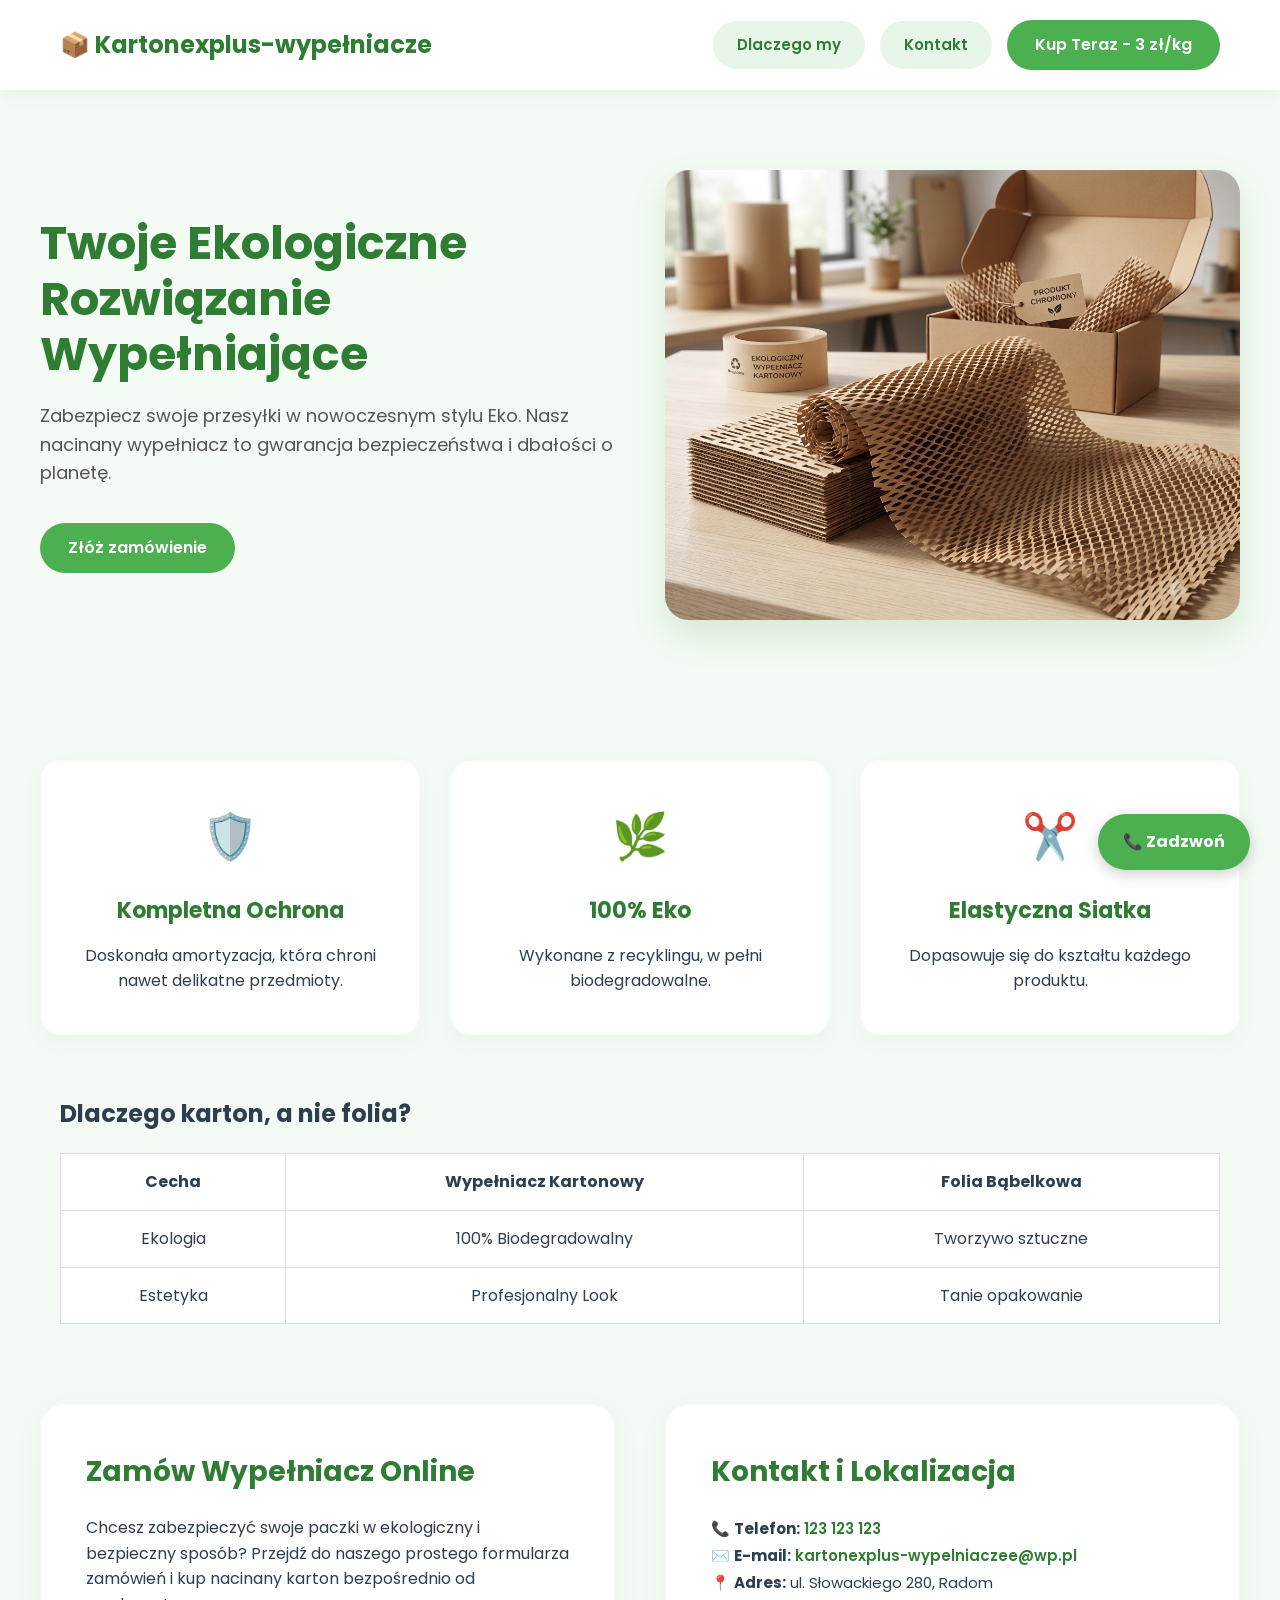
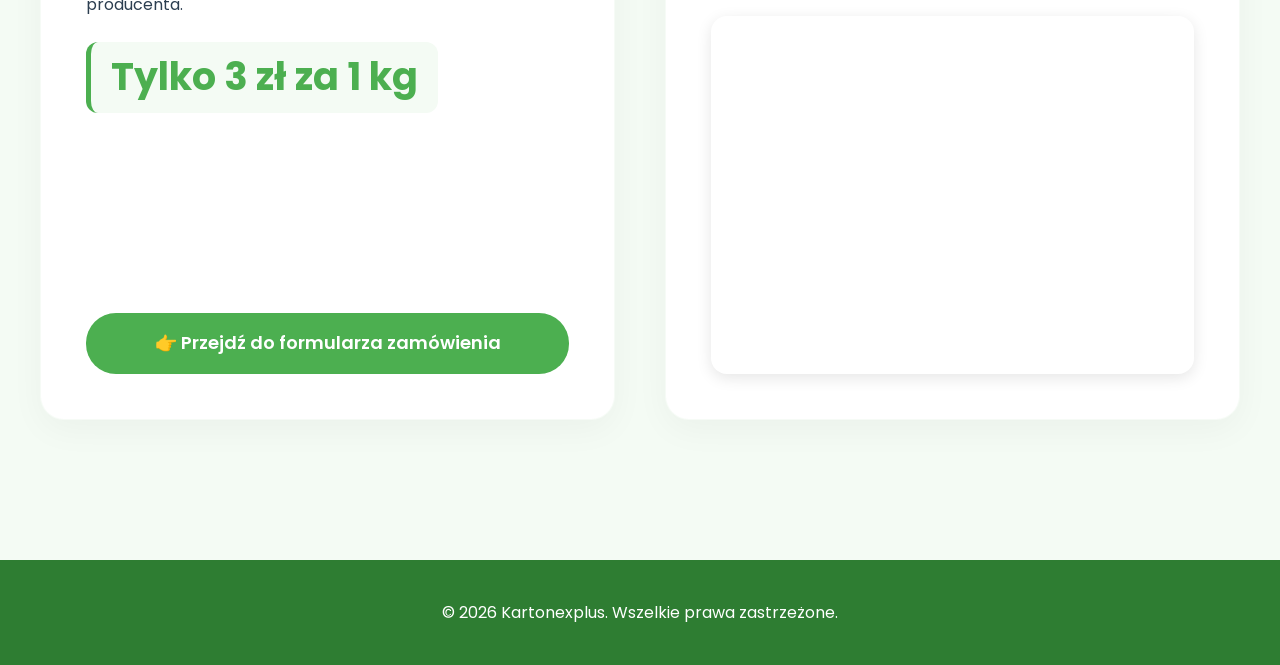
==== commit a0107760: "index.html" ====
--- a/index.html
+++ b/index.html
@@ -9,24 +9,23 @@
 </head>
 <body>
 
-<header>
-    <div class="container nav-content">
-        <a href="#" class="logo">📦 Kartonexplus-wypełniacze</a>
-        <nav>
-            <ul class="nav-links">
-                <li><a href="#dlaczego-my" class="btn-menu">Dlaczego my</a></li>
-                <li><a href="#kontakt" class="btn-menu">Kontakt</a></li>
-                <li><a href="zamowienie.html" class="btn">Kup Teraz - 3 zł/kg</a></li>
-            </ul>
-        </nav>
-    </div>
-</header>
+    <header>
+        <div class="container nav-content">
+            <a href="#" class="logo">📦 Kartonexplus-wypełniacze</a>
+            <nav>
+                <ul class="nav-links">
+                    <li><a href="#dlaczego-my" class="btn-menu">Dlaczego my</a></li>
+                    <li><a href="#kontakt" class="btn-menu">Kontakt</a></li>
+                    <li><a href="zamowienie.html" class="btn">Kup Teraz - 3 zł/kg</a></li>
+                </ul>
+            </nav>
+        </div>
+    </header>
 
     <section class="container hero animated">
         <div class="hero-text">
             <h1>Twoje Ekologiczne Rozwiązanie Wypełniające</h1>
             <p>Zabezpiecz swoje przesyłki w nowoczesnym stylu Eko. Nasz nacinany wypełniacz to gwarancja bezpieczeństwa i dbałości o planetę.</p>
-
             <a href="zamowienie.html" class="btn">Złóż zamówienie</a>
         </div>
         <div class="hero-image">
@@ -68,7 +67,6 @@
                 <p style="margin-bottom: 15px;">Chcesz zabezpieczyć swoje paczki w ekologiczny i bezpieczny sposób? Przejdź do naszego prostego formularza zamówień i kup nacinany karton bezpośrednio od producenta.</p>
                 <div class="price-tag" style="margin-top: 10px; margin-bottom: 25px;">Tylko 3 zł za 1 kg</div>
             </div>
-            <!-- Link poprawiony na małe litery -->
             <a href="zamowienie.html" class="btn" style="width: 100%; padding: 16px; font-size: 18px; text-align: center; box-sizing: border-box;">👉 Przejdź do formularza zamówienia</a>
         </div>
 
@@ -76,7 +74,6 @@
             <h2>Kontakt i Lokalizacja</h2>
             <div style="margin-bottom: 20px; font-size: 15px; line-height: 1.8;">
                 <p>📞 <strong>Telefon:</strong> <a href="tel:123123123" style="color: var(--dark-green); font-weight: 600; text-decoration: none;">123 123 123</a></p>
-                <!-- Zaktualizowano e-mail na wp.pl dla spójności -->
                 <p>✉️ <strong>E-mail:</strong> <a href="mailto:kartonexplus-wypelniaczee@wp.pl" style="color: var(--dark-green); font-weight: 600; text-decoration: none;">kartonexplus-wypelniaczee@wp.pl</a></p>
                 <p>📍 <strong>Adres:</strong> ul. Słowackiego 280, Radom</p>
             </div>
@@ -101,5 +98,21 @@
             <p>© 2026 Kartonexplus. Wszelkie prawa zastrzeżone.</p>
         </div>
     </footer>
+
+    <script>
+    let lastScrollTop = 0;
+    const headerEl = document.querySelector('header');
+
+    window.addEventListener('scroll', function() {
+        let scrollTop = window.pageYOffset || document.documentElement.scrollTop;
+        
+        if (scrollTop > lastScrollTop && scrollTop > 100) {
+            headerEl.classList.add('nav-hidden');
+        } else {
+            headerEl.classList.remove('nav-hidden');
+        }
+        lastScrollTop = scrollTop <= 0 ? 0 : scrollTop;
+    }, false);
+    </script>
 </body>
 </html>
--- a/style.css
+++ b/style.css
@@ -1,6 +1,4 @@
-/* ==========================================================================
-   BAZOWE STYLE (DLA KOMPUTERÓW)
-   ========================================================================== */
+/* Definicja kolorów zielono-białych jako zmienne systemowe */
 :root {
     --primary-green: #4CAF50;    /* Jasny, żywy zielony do akcentów i przycisków */
     --dark-green: #2E7D32;       /* Ciemny zielony do nagłówków i stopki */
@@ -55,10 +53,10 @@
     position: sticky;
     top: 0;
     z-index: 100;
-    transition: transform 0.4s cubic-bezier(0.16, 1, 0.3, 1); /* Płynne chowanie i wyłanianie */
-}
-
-/* Klasa dodawana przez skrypt na dole, która chowa całe menu do góry */
+    transition: transform 0.4s cubic-bezier(0.16, 1, 0.3, 1);
+}
+
+/* Klasa chująca menu (dodawana przez JavaScript przy skrolowaniu w dół) */
 header.nav-hidden {
     transform: translateY(-100%);
 }
@@ -77,7 +75,7 @@
     white-space: nowrap;
 }
 
-/* Styl dla nowych przycisków v menu: Dlaczego my i Kontakt */
+/* Styl dla przycisków w menu: Dlaczego my i Kontakt (Zarówno na PC jak i Mobile) */
 .nav-links { 
     display: flex; 
     list-style: none; 
@@ -87,10 +85,10 @@
 
 .btn-menu {
     display: inline-block;
-    background-color: #e8f5e9;
+    background-color: #e8f5e9; /* Jasnozielone tło */
     color: var(--dark-green) !important;
-    padding: 8px 18px;
-    border-radius: 20px;
+    padding: 12px 24px;
+    border-radius: 30px;
     text-decoration: none;
     font-weight: 600;
     font-size: 15px;
@@ -100,9 +98,11 @@
 .btn-menu:hover {
     background-color: var(--primary-green);
     color: var(--white) !important;
-}
-
-/* Profesjonalne przyciski z animacją powiększenia i cieniem */
+    transform: translateY(-2px);
+    box-shadow: 0 4px 12px rgba(76, 175, 80, 0.2);
+}
+
+/* Profesjonalne przyciski (np. Kup teraz / Złóż zamówienie) */
 .btn {
     background-color: var(--primary-green);
     color: var(--white);
@@ -369,7 +369,7 @@
    WERSJA RESPONSYWNA (STYLE DLA SMARTFONÓW)
    ========================================================================== */
 @media (max-width: 768px) {
-    /* Menu układa się w dwie sekcje: Logo na górze, przyciski na dole */
+    /* Menu na telefonie: Logo na górze, przyciski na dole */
     .nav-content {
         flex-direction: column;
         gap: 12px;
@@ -385,25 +385,25 @@
         width: 100%;
     }
 
-    /* 3 przyciski idealnie obok siebie w jednej linii na smartfonie */
+    /* Wszystkie 3 przyciski idealnie obok siebie na ekranie smartfona */
     .nav-links {
         display: flex;
         flex-direction: row; 
         justify-content: center;
         align-items: center;
-        gap: 8px; 
+        gap: 6px; 
         width: 100%;
     }
 
     .btn-menu {
-        font-size: 12px;
-        padding: 8px 12px;
+        font-size: 11px;
+        padding: 8px 10px;
     }
 
     .nav-content .btn {
-        font-size: 12px;
-        padding: 8px 12px;
-        border-radius: 20px; 
+        font-size: 11px;
+        padding: 8px 10px;
+        border-radius: 30px; 
     }
 
     /* Reszta sekcji mobilnych */
